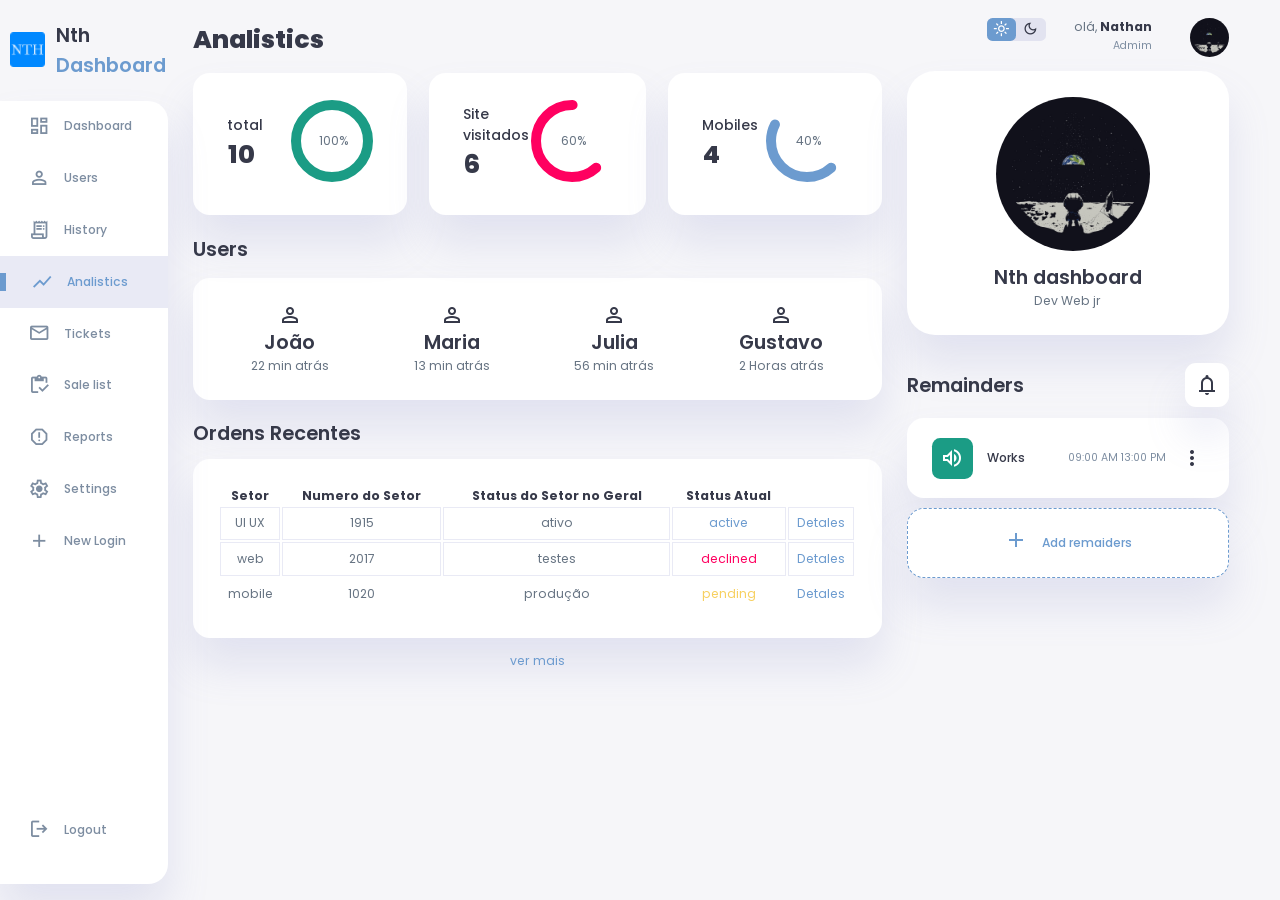
==== index.html @ ee16cb0e "inicio do dashboard" ====
<!DOCTYPE html>
<html lang="pt-br">
<head>
    <meta charset="UTF-8">
    <meta name="viewport" content="width=device-width, initial-scale=1.0">
    <link href="https://fonts.googleapis.com/css2?family=Material+Symbols+Outlined" rel="stylesheet" />
    <link href="https://fonts.googleapis.com/icon?family=Material+Icons"
      rel="stylesheet">
    <link rel="stylesheet" href="./styleGeral.css">
    <link rel="shortcut icon" href="./favicon-16x16.png" type="image/x-icon">
    <title>Dashboard</title>
</head>
<body>
    <div class="conteiner">

            <!-- Sidbar Esquerdo-->
        <aside >
            <div class="toggle">
                <div class="logo">
                    <img src="./favicon-32x32.png" alt="logo do Dashboard">
                </div>
                <h2>Nth <span class="primary">Dashboard</span></h2>
                <div class="close" id="close-btn">
                    <span class="material-symbols-outlined">
                        close
                    </span>
                </div>
            </div>

            <div class="sidebar">
                <a href="#">
                    <span class="material-symbols-outlined">
                        dashboard
                    </span>
                    <h3>Dashboard</h3>
                </a>
                <a href="#">
                    <span class="material-symbols-outlined">
                        person
                    </span>
                    <h3>Users</h3>
                </a>
                <a href="#">
                    <span class="material-symbols-outlined">
                        receipt_long
                    </span>
                    <h3>History</h3>
                </a>
                <a href="#" class="ativo">
                    <span class="material-symbols-outlined">
                        show_chart
                    </span>
                    <h3>Analistics</h3>
                </a>
                <a href="#">
                    <span class="material-symbols-outlined">
                        mail
                    </span>
                    <h3>Tickets</h3>
                </a>
                <a href="#">
                    <span class="material-symbols-outlined">
                        inventory
                    </span>
                    <h3>Sale list</h3>
                </a>
                <a href="#">
                    <span class="material-symbols-outlined">
                        report
                    </span>
                    <h3>Reports</h3>
                </a>
                <a href="#">
                    <span class="material-symbols-outlined">
                        settings
                    </span>
                    <h3>Settings</h3>
                </a>
                <a href="#">
                    <span class="material-symbols-outlined">
                        add
                    </span>
                    <h3>New Login</h3>
                </a>
                <a href="#">
                    <span class="material-symbols-outlined">
                        logout
                    </span>
                    <h3>Logout</h3>
                </a>
            </div>
        </aside>

            <!--main-->
        <main>
                <!--Analistics-->
            <h1>Analistics</h1>
            <div class="analyse">
                <div class="sales">
                    <div class="status">
                        <div class="info">
                            <h3>total</h3>
                            <h1>10</h1>
                        </div>
                        <div class="progress">
                            <svg>
                                <circle class="total" cx="38" cy="38" r="36"></circle>
                            </svg>
                            <div class="percentage">
                                <p>100%</p>
                            </div>
                        </div>

                    </div>
                </div>

                <div class="visits">
                    <div class="status">
                        <div class="info">
                            <h3>Site visitados</h3>
                            <h1>6</h1>
                        </div>
                        <div class="progress">
                            <svg>
                                <circle class="site" cx="38" cy="38" r="36"></circle>
                            </svg>
                            <div class="percentage">
                                <p>60%</p>
                            </div>
                        </div>
    
                    </div>
                </div>

                <div class="searches">
                    <div class="status">
                        <div class="info">
                            <h3>Mobiles</h3>
                            <h1>4</h1>
                        </div>
                        <div class="progress">
                            <svg>
                                <circle cx="38" cy="38" r="36"></circle>
                            </svg>
                            <div class="percentage">
                                <p>40%</p>
                            </div>
                        </div>
    
                    </div>
                </div>
            </div>
            <!--fim Analistics-->

            <!-- New Users-->

            <div class="new-users">
                <h2>Users</h2>
                <div class="list-users">
                    <div class="user">
                        <span class="material-symbols-outlined">
                            person
                        </span>
                        <h2>João</h2>
                        <p>22 min atrás</p>
                    </div>

                    <div class="user">
                        <span class="material-symbols-outlined">
                            person
                        </span>
                        <h2>Maria</h2>
                        <p>13 min atrás</p>
                    </div>

                    <div class="user">
                        <span class="material-symbols-outlined">
                            person
                        </span>
                        <h2>Julia</h2>
                        <p>56 min atrás</p>
                    </div>

                    <div class="user">
                        <span class="material-symbols-outlined">
                            person
                        </span>
                        <h2>Gustavo</h2>
                        <p>2 Horas atrás</p>
                    </div>
                </div>
            </div>
            <!-- fim New Users-->

            <!-- Ordens recentes-->

            <div class="recents-orders">
                <h2>Ordens Recentes</h2>
                <table>
                    <thead>
                        <tr>
                            <th>Setor</th>
                            <th>Numero do Setor</th>
                            <th>Status do Setor no Geral</th>
                            <th>Status Atual</th>
                            <th></th>
                        </tr>
                    </thead>
                    <tbody>

                    </tbody>
                </table>
                <a href="#">ver mais</a>
            </div>
            <!--fim ordens reccentes-->
        </main>
        <!--fim do Main-->

        <!-- Sidebar direito-->

        <div class="right-section">
            <div class="nav">
                <button id="menu-btn">
                    <span class="material-symbols-outlined">
                        menu
                    </span>
                </button>
                <div class="dark-mode">
                    <span class="material-symbols-outlined active">
                        light_mode
                    </span>

                    <span class="material-symbols-outlined">
                        dark_mode
                    </span>
                </div>
                <div class="profile">
                    <div class="info">
                        <p>olá, <b>Nathan</b></p>
                        <small class="text-muted">Admim</small>
                    </div>
                    <div class="profile-photo">
                        <img src="./mini-astronaut.jpg" alt="foto de perfil">
                    </div>
                </div>
            </div>
           

            <div class="user-profile">
                <div class="logo">
                    <img src="./mini-astronaut.jpg" alt="logo">
                    <h2>Nth dashboard</h2>
                    <p>Dev Web jr</p>
                </div>
            </div>
            <div class="remaiders">
                <div class="header">
                    <h2>Remainders</h2>
                    <span class="material-symbols-outlined">
                        notifications
                    </span>
                </div>

                <div class="notications">
                    <div class="icon">
                        <span class="material-symbols-outlined">
                            volume_up
                        </span>
                    </div>

                    <div class="content">
                        <h3>Works</h3>
                        <small class="text-muted">09:00 AM 13:00 PM</small>
                    </div>
                    <span class="material-symbols-outlined">
                        more_vert
                    </span>
                </div>

                <div class="notications add-reminder">
                    <div class="add">
                        <span class="material-symbols-outlined">
                            add
                        </span>
                    </div>
                    <h3>Add remaiders</h3>
                </div>
            </div>


        </div>
        <!-- fim Sidebar direito-->



    </div>

    <script src="./users.js"></script>
    <script src="./index.js"></script>
</body>
</html>
---- styleGeral.css ----
@import url('https://fonts.googleapis.com/css2?family=Poppins:wght@300;400;500;600;700;800&display=swap');

:root {
    --color-primary: #6C9BCF;
    --color-danger: #FF0060;
    --color-success: #1B9C85;
    --color-warning: #F7D060;
    --color-white: #fff;
    --color-info-dark: #7d8da1;
    --color-dark: #363949;
    --color-light: rgba(132, 139, 200, 0.18);
    --color-dark-variant: #677483;
    --color-background: #f6f6f9;

    --card-border-radius: 2rem;
    --border-radius-1: 0.4rem;
    --border-radius-2: 1.2rem;

    --card-padding: 1.8rem;
    --padding-1: 1.2rem;

    --box-shadow: 0 2rem 3rem var(--color-light);
}

.dark-mode-variables{
    --color-background: #181a1e;
    --color-white: #202528;
    --color-dark: #edeffd;
    --color-dark-variant: #a3bdcc;
    --color-light: rgba(0, 0, 0, 0.4);
    --box-shadow: 0 2rem 3rem var(--color-light);
}

* {
    margin: 0;
    box-sizing: border-box;
    text-decoration: none;
    padding: 0;

}

html {
    font-size: 14px;
}

body {
    width: 100vw;
    height: 100vh;
    font-family: 'Poppins', sans-serif;
    font-size: 0.88rem;
    user-select: none;
    overflow-x: hidden;
    color: var(--color-dark);
    background-color: var(--color-background);
}

a{ 
    color: var(--color-dark);
}

img {
    width: 100%;
    display: block;
    object-fit: cover;
    margin-left: 10px;
}

h1 {
    font-weight: 800;
    font-size: 1.8rem;
}
h2 {
    font-weight: 600;
    font-size: 1.4rem;
}
h3 {
    font-weight: 500;
    font-size: 0.87rem;
}

small {
    font-size: 0.76rem;
}

p {
    color: var(--color-dark-variant);
}
b{
    color: var(--color-dark);
}

.text-muted{
    color: var(--color-info-dark);
}

.primary {
    color: var(--color-primary);
}

.danger {
    color: var(--color-danger);
}

.success {
    color: var(--color-success);
}

.warning {
    color: var(--color-warning);
}

.conteiner {
    display: grid;
    width: 96%;
    gap: 1.8rem;
    grid-template-columns: 12rem auto 23rem;
}

aside {
    height: 100vh;
}

aside .toggle {
    display: flex;
    align-items: center;
    justify-content: space-between;
    margin-top: 1.4rem;
    gap: 0.8rem;
}

aside .toggle .logo {
    display: flex;
    gap: 0.5rem;
}

aside .toggle .logo img {
    width: 2.5rem;
    height: 2.5rem;
}


aside .toggle .close {
    padding-right: 1rem;
    display: none;
}

aside .sidebar {
    display: flex;
    flex-direction: column;
    background-color: var(--color-white);
    box-shadow: var(--box-shadow);
    border-radius: 0 20px 20px 0;
    height: 87vh;
    position: relative;
    top: 1.5rem;
    transition: all 0.3s ease;
}

aside .sidebar:hover {
    box-shadow: none;
}

aside .sidebar a {
    display: flex;
    align-items: center;
    color: var(--color-info-dark);
    height: 3.7rem;
    gap: 1rem;
    position: relative;
    margin-left: 2rem;
    transition: all 0.3s ease;
}

aside .sidebar a span {
    font-size: 1.6rem;
    transition: all 0.3s ease;
}

aside .sidebar a:last-child{
    position: absolute;
    bottom: 2rem;
    width: 100%;
}

aside .sidebar a.ativo {
    width: 100%;
    color: var(--color-primary);
    background-color: var(--color-light);
    margin-left: 0;
}

aside .sidebar a.ativo::before {
    content: '';
    width: 6px;
    height: 18px;
    background-color: var(--color-primary);
}

aside .sidebar a.ativo span {
    color: var(--color-primary);
    margin-left: calc(1rem - 3px);
}

aside .sidebar a:hover {
    color: var(--color-primary);
}

aside .sidebar a:hover span {
    margin-left: 0.6rem;
}

/* Main */

main {
    margin-top: 1.5rem;
}

main .analyse {
    display: grid;
    grid-template-columns: repeat(3, 1fr);
    gap: 1.6rem;
}

main .analyse > div {
    background-color: var(--color-white);
    padding: var(--card-padding);
    border-radius: var(--border-radius-2);
    margin-top: 1rem;
    box-shadow: var(--box-shadow);
    cursor: pointer;
    transition: all 0.3s ease;
}

main .analyse > div:hover {
    box-shadow: none;
}

main .analyse > div .status {
    display: flex;
    align-items: center;
    justify-content: space-between;
}

main .analyse h3 {
    margin-left: 0.6rem;
    font-size: 1rem;
}

main .analyse .progress {
    position: relative;
    width: 92px;
    height: 92px;
    border-radius: 50%;
}

main .analyse svg {
    width: 7rem;
    height: 7rem;

}

main .analyse svg circle {
    fill: none;
    stroke-width: 10;
    stroke-linecap: round;
    transform: translate(5px, 5px);
}
main .info h1{
    margin-left: 10px;
}

main .analyse .progress .percentage {
    position: absolute;
    top: -3px;
    left: -1px;
    display: flex;
    align-items: center;
    justify-content: center;
    height: 100%;
    width: 100%;
}


main .analyse .sales svg circle{
    stroke-dashoffset: -30;
    stroke: var(--color-success);
}

main .analyse .visits svg circle {
    stroke: var(--color-danger);
    stroke-dashoffset: -30;
    stroke-dasharray: 140;
}

main .analyse .searches svg circle {
    stroke: var(--color-primary);
    stroke-dashoffset: -30;
    stroke-dasharray: 100;
}

/* new users */

main .new-users{
    margin-top: 1.3rem;
}


main .new-users .list-users {
    background-color: var(--color-white);
    padding: var(--card-padding);
    border-radius: var(--border-radius-2);
    margin-top: 1rem;
    box-shadow: var(--box-shadow);
    display: flex;
    justify-content: space-around;
    flex-wrap: wrap;
    gap: 1.4rem;
    cursor: pointer;
    transition: all 0.3s ease;
}

main .new-users .list-users:hover {
    box-shadow: none;
}

main .new-users .list-users .user {
    display: flex;
    flex-direction: column;
    justify-content: center;
    align-items: center;
}

/* orden recentes */

main .recents-orders {
    margin-top: 1.3rem;
}

main .recents-orders h2{
    margin-bottom: 0.8rem;
}

main .recents-orders table {
    background-color: var(--color-white);
    width: 100%;
    padding: var(--card-padding);
    text-align: center;
    box-shadow: var(--box-shadow);
    border-radius: var(--border-radius-2);
    transition: all 0.3s ease;
}

main .recents-orders table:hover {
    box-shadow: none;
}

main table tbody td {
    height: 2.4rem;
    border: 1px solid var(--color-light);
    color: var(--color-dark-variant);
}

main table tbody tr:last-child td {
    border: none;
}

main .recents-orders a {
    text-align: center;
    display: block;
    color: var(--color-primary);
    margin: 1rem auto;
}

/* right-section */

.right-section {
    margin-top: 1.3rem;
}

.right-section .nav {
    display: flex;
    justify-content: end;
    gap: 2rem;
}

.right-section .nav button {
    display: none;
}

.right-section .nav .dark-mode {
    display: flex;
    justify-content: space-between;
    align-items: center;
    background-color: var(--color-light);
    height: 1.6rem;
    width: 4.2rem;
    cursor: pointer;
    border-radius: var(--border-radius-1);
}

.right-section .nav .dark-mode span {
    font-size: 1.2rem;
    width: 50%;
    height: 100%;
    display: flex;
    align-items: center;
    justify-content: center;
}

.right-section .nav .dark-mode span.active {
    background-color: var(--color-primary);
    color: var(--color-white);
    border-radius: var(--border-radius-1);
}

.right-section .profile {
    display: flex;
    gap: 2rem;
    text-align: right;
}

.right-section .profile .profile-photo img{
    width: 2.8rem;
    height: 2.8rem;
    overflow: hidden;
    border-radius: 50%;
}

.right-section .user-profile {
    display: flex;
    justify-content: center;
    margin-top: 1rem;
    text-align: center;
    background-color: var(--color-white);
    padding: var(--card-padding);
    border-radius: var(--card-border-radius);
    box-shadow: var(--box-shadow);
    cursor: pointer;
    transition: all 0.3s ease;
}

.right-section .user-profile:hover {
    box-shadow: none;
}

.right-section .user-profile img {
    width: 11rem;
    height: 11rem;
    border-radius: 50%;
    margin-bottom: 0.8rem;
}

.right-section .remaiders {
    margin-top: 2rem;
}

.right-section .remaiders .header {
    display: flex;
    justify-content: space-between;
    align-items: center;
    margin-bottom: 0.8rem;
}

.right-section .remaiders .header span {
    padding: 10px;
    box-shadow: var(--box-shadow);
    background-color: var(--color-white);
    border-radius: 25%;
}


.right-section .remaiders .notications {
    background-color: var(--color-white);
    display: flex;
    gap: 1rem;
    align-items: center;
    margin-bottom: 0.7rem;
    padding: 1.4rem var(--card-padding);
    border-radius: var(--border-radius-2);
    box-shadow: var(--box-shadow);
    transition: all 0.3s ease;
}

.right-section .remaiders .notications:hover {
    box-shadow: none;
}


.right-section .remaiders .notications .content {
    display: flex;
    justify-content: space-between;
    align-items: center;
    margin: 0;
    width: 100%;
}

.right-section .remaiders .notications .icon {
    padding: 0.6rem;
    color: var(--color-white);
    background-color: var(--color-success);
    border-radius: 20%;
    display: flex;
}

.right-section .remaiders .add-reminder {
    border:  1px dashed var(--color-primary);
    color: var(--color-primary);
    display: flex;
    align-items: center;
    justify-content: center;
    cursor: pointer;
}

.right-section .remaiders .add-reminder:hover {
    background-color: var(--color-primary);
    color: var(--color-white);
}

/* Resposivo */

@media screen and (max-width: 1200px) {
    .conteiner {
        width: 95%;
        grid-template-columns: 7rem auto 27rem;
    }

    aside .toggle h2 {
        display: none;
    }
    aside .sidebar {
        height: auto;
    }

    aside .sidebar h3 {
        display: none;
    }

    aside .sidebar a {
        width: 5.6rem;
    }

    aside .sidebar a:last-child {
        position: relative;
        margin-top: 1.8rem;
    }

    main .analyse {
        grid-template-columns: 1fr;
        gap: 0;
    }

    main .new-users .list-users .user {
        flex-basis: 40%;
    }

    main .recents-orders {
        width: 90%;
        position: absolute;
        left: 50%;
        transform: translateX(-50%);
        margin: 2rem 0 0 0.8rem;

    }

    main .recents-orders table {
        width: 83vw;
    }

    main table thead tr th:last-child,
    main table thead tr th:first-child {
        display: none;
    }

    main table tbody tr td:last-child,
    main table tbody tr td:first-child {
        display: none;
    }

}

@media screen and (max-width:768px) {
    .conteiner {
        width: 100%;
        grid-template-columns: 1fr;
        padding: 0 var(--padding-1);
    }

    aside {
        position: fixed;
        background-color: var(--color-white);
        width: 15rem;
        box-shadow: 1rem 3rem 4rem var(--box-shadow);
        z-index: 3;
        height: 100vh;
        left: -50%;
        display: none;
        animation: showMenu 0.4s ease forwards;

    }

    @keyframes showMenu {
        to {
            left: 0;
        }
    }

    aside .logo {
        margin-left: 1rem;
    }
    aside .sidebar {
        height: 84vh;
    }

    aside .toggle h2 {
        display: block;
    }

    aside .sidebar h3 {
        display: block;
    }

    aside .sidebar a {
        width: 100%;
        height: 3.4rem;
    }

    aside .sidebar a:last-child {
        position: absolute;
    }

    aside .toggle .close {
        display: inline-block;
        cursor: pointer;
    }

    main {
        margin-top: 8rem;
        padding: 0 1rem;
    }

    main .new-users .list-users .user {
        flex-basis: 35%;
    }

    main .recents-orders {
        position: relative;
        width: 100%;
        margin: 3rem 0 0 0;
    }

    main .recents-orders table {
        width: 100%;
    }

    .right-section {
        width: 94%;
        margin: 0 auto 4rem;
    }

    .right-section .nav {
        position: fixed;
        top: 0;
        left: 0;
        align-items: center;
        background-color: var(--color-white);
        padding: 0 var(--padding-1);
        height: 4.6rem;
        width: 100%;
        z-index: 2;
        box-shadow: 0 1rem 1rem var(--color-light);
        margin: 0;
    }

    .right-section .nav .dark-mode {
        width: 4.4rem;
        position: absolute;
        left: 60%;
    }

    .right-section .profile .info {
        display: none;
    }

    .right-section .nav button {
        display: inline-block;
        background-color: transparent;
        border: none;
        color: var(--color-dark);
        cursor: pointer;
        position: absolute;
        left: 1rem;
    }

    .right-section .nav button span {
        font-size: 2rem;
    }

}
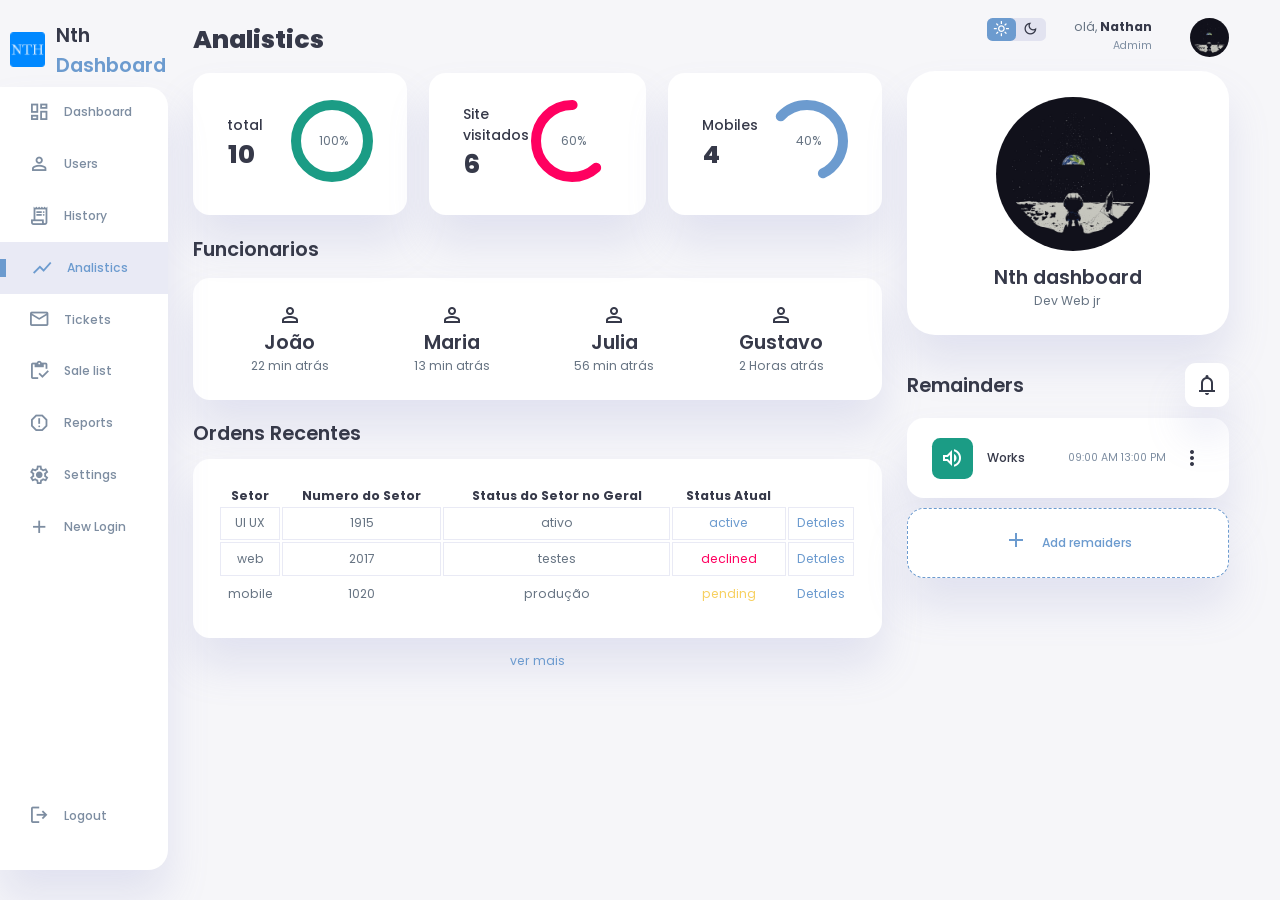
==== commit 05994a2a: "organizado" ====
--- a/index.html
+++ b/index.html
@@ -4,20 +4,24 @@
     <meta charset="UTF-8">
     <meta name="viewport" content="width=device-width, initial-scale=1.0">
     <link href="https://fonts.googleapis.com/css2?family=Material+Symbols+Outlined" rel="stylesheet" />
-    <link href="https://fonts.googleapis.com/icon?family=Material+Icons"
-      rel="stylesheet">
-    <link rel="stylesheet" href="./styleGeral.css">
-    <link rel="shortcut icon" href="./favicon-16x16.png" type="image/x-icon">
+    <link href="https://fonts.googleapis.com/icon?family=Material+Icons" rel="stylesheet">
+    
+    <link rel="shortcut icon" href="./imgs/favicon-16x16.png" type="image/x-icon">
+
+    <link rel="stylesheet" href="./style/styleGeral.css">
+    <link rel="stylesheet" href="./style/main.css">
+    <link rel="stylesheet" href="./style/secaoD.css">
+    <link rel="stylesheet" href="./style/sidebarE.css">
+
     <title>Dashboard</title>
 </head>
 <body>
     <div class="conteiner">
-
             <!-- Sidbar Esquerdo-->
         <aside >
             <div class="toggle">
                 <div class="logo">
-                    <img src="./favicon-32x32.png" alt="logo do Dashboard">
+                    <img src="./imgs/favicon-32x32.png" alt="logo do Dashboard">
                 </div>
                 <h2>Nth <span class="primary">Dashboard</span></h2>
                 <div class="close" id="close-btn">
@@ -28,13 +32,13 @@
             </div>
 
             <div class="sidebar">
-                <a href="#">
+                <a href="#" role="link">
                     <span class="material-symbols-outlined">
                         dashboard
                     </span>
                     <h3>Dashboard</h3>
                 </a>
-                <a href="#">
+                <a href="#" id="usuarios">
                     <span class="material-symbols-outlined">
                         person
                     </span>
@@ -155,7 +159,7 @@
             <!-- New Users-->
 
             <div class="new-users">
-                <h2>Users</h2>
+                <h2>Funcionarios</h2>
                 <div class="list-users">
                     <div class="user">
                         <span class="material-symbols-outlined">
@@ -240,7 +244,7 @@
                         <small class="text-muted">Admim</small>
                     </div>
                     <div class="profile-photo">
-                        <img src="./mini-astronaut.jpg" alt="foto de perfil">
+                        <img src="./imgs/mini-astronaut.jpg" alt="foto de perfil">
                     </div>
                 </div>
             </div>
@@ -248,7 +252,7 @@
 
             <div class="user-profile">
                 <div class="logo">
-                    <img src="./mini-astronaut.jpg" alt="logo">
+                    <img src="./imgs/mini-astronaut.jpg" alt="logo">
                     <h2>Nth dashboard</h2>
                     <p>Dev Web jr</p>
                 </div>
@@ -295,7 +299,7 @@
 
     </div>
 
-    <script src="./users.js"></script>
-    <script src="./index.js"></script>
+    <script src="./js/users.js"></script>
+    <script src="./js/index.js"></script>
 </body>
 </html>
--- a/style/styleGeral.css
+++ b/style/styleGeral.css
@@ -0,0 +1,300 @@
+@import url('https://fonts.googleapis.com/css2?family=Poppins:wght@300;400;500;600;700;800&display=swap');
+
+:root {
+    --color-primary: #6C9BCF;
+    --color-danger: #FF0060;
+    --color-success: #1B9C85;
+    --color-warning: #F7D060;
+    --color-white: #fff;
+    --color-info-dark: #7d8da1;
+    --color-dark: #363949;
+    --color-light: rgba(132, 139, 200, 0.18);
+    --color-dark-variant: #677483;
+    --color-background: #f6f6f9;
+
+    --card-border-radius: 2rem;
+    --border-radius-1: 0.4rem;
+    --border-radius-2: 1.2rem;
+
+    --card-padding: 1.8rem;
+    --padding-1: 1.2rem;
+
+    --box-shadow: 0 2rem 3rem var(--color-light);
+}
+
+.dark-mode-variables{
+    --color-background: #181a1e;
+    --color-white: #202528;
+    --color-dark: #edeffd;
+    --color-dark-variant: #a3bdcc;
+    --color-light: rgba(0, 0, 0, 0.4);
+    --box-shadow: 0 2rem 3rem var(--color-light);
+}
+
+* {
+    margin: 0;
+    box-sizing: border-box;
+    text-decoration: none;
+    padding: 0;
+
+}
+
+html {
+    font-size: 14px;
+}
+
+body {
+    width: 100vw;
+    height: 100vh;
+    font-family: 'Poppins', sans-serif;
+    font-size: 0.88rem;
+    user-select: none;
+    overflow-x: hidden;
+    color: var(--color-dark);
+    background-color: var(--color-background);
+}
+
+a{ 
+    color: var(--color-dark);
+}
+
+img {
+    width: 100%;
+    display: block;
+    object-fit: cover;
+    margin-left: 10px;
+}
+
+h1 {
+    font-weight: 800;
+    font-size: 1.8rem;
+}
+h2 {
+    font-weight: 600;
+    font-size: 1.4rem;
+}
+h3 {
+    font-weight: 500;
+    font-size: 0.87rem;
+}
+
+small {
+    font-size: 0.76rem;
+}
+
+p {
+    color: var(--color-dark-variant);
+}
+b{
+    color: var(--color-dark);
+}
+
+.text-muted{
+    color: var(--color-info-dark);
+}
+
+.primary {
+    color: var(--color-primary);
+}
+
+.danger {
+    color: var(--color-danger);
+}
+
+.success {
+    color: var(--color-success);
+}
+
+.warning {
+    color: var(--color-warning);
+}
+
+.conteiner {
+    display: grid;
+    width: 96%;
+    gap: 1.8rem;
+    grid-template-columns: 12rem auto 23rem;
+}
+
+/* Resposivo */
+
+@media screen and (max-width: 1200px) {
+    .conteiner {
+        width: 95%;
+        grid-template-columns: 7rem auto 27rem;
+    }
+
+    aside .toggle h2 {
+        display: none;
+    }
+    aside .sidebar {
+        height: auto;
+    }
+
+    aside .sidebar h3 {
+        display: none;
+    }
+
+    aside .sidebar a {
+        width: 5.6rem;
+    }
+
+    aside .sidebar a:last-child {
+        position: relative;
+        margin-top: 1.8rem;
+    }
+
+    main .analyse {
+        grid-template-columns: 1fr;
+        gap: 0;
+    }
+
+    main .new-users .list-users .user {
+        flex-basis: 40%;
+    }
+
+    main .recents-orders {
+        width: 90%;
+        position: absolute;
+        left: 50%;
+        transform: translateX(-50%);
+        margin: 2rem 0 0 0.8rem;
+
+    }
+
+    main .recents-orders table {
+        width: 83vw;
+    }
+
+    main table thead tr th:last-child,
+    main table thead tr th:first-child {
+        display: none;
+    }
+
+    main table tbody tr td:last-child,
+    main table tbody tr td:first-child {
+        display: none;
+    }
+
+}
+
+@media screen and (max-width:768px) {
+    .conteiner {
+        width: 100%;
+        grid-template-columns: 1fr;
+        padding: 0 var(--padding-1);
+    }
+
+    aside {
+        position: fixed;
+        background-color: var(--color-white);
+        width: 15rem;
+        box-shadow: 1rem 3rem 4rem var(--box-shadow);
+        z-index: 3;
+        height: 100vh;
+        left: -50%;
+        display: none;
+        animation: showMenu 0.4s ease forwards;
+
+    }
+
+    @keyframes showMenu {
+        to {
+            left: 0;
+        }
+    }
+
+    aside .logo {
+        margin-left: 1rem;
+    }
+    aside .sidebar {
+        height: 84vh;
+    }
+
+    aside .toggle h2 {
+        display: block;
+    }
+
+    aside .sidebar h3 {
+        display: block;
+    }
+
+    aside .sidebar a {
+        width: 100%;
+        height: 3.4rem;
+    }
+
+    aside .sidebar a:last-child {
+        position: absolute;
+    }
+
+    aside .toggle .close {
+        display: inline-block;
+        cursor: pointer;
+    }
+
+    main {
+        margin-top: 8rem;
+        padding: 0 1rem;
+    }
+
+    main .new-users .list-users .user {
+        flex-basis: 35%;
+    }
+
+    main .recents-orders {
+        position: relative;
+        width: 100%;
+        margin: 3rem 0 0 0;
+    }
+
+    main .recents-orders table {
+        width: 100%;
+    }
+
+    .right-section {
+        width: 94%;
+        margin: 0 auto 4rem;
+    }
+
+    .right-section .nav {
+        position: fixed;
+        top: 0;
+        left: 0;
+        align-items: center;
+        background-color: var(--color-white);
+        padding: 0 var(--padding-1);
+        height: 4.6rem;
+        width: 100%;
+        z-index: 2;
+        box-shadow: 0 1rem 1rem var(--color-light);
+        margin: 0;
+    }
+
+    .right-section .nav .dark-mode {
+        width: 4.4rem;
+        position: absolute;
+        left: 60%;
+    }
+
+    .right-section .profile .info {
+        display: none;
+    }
+
+    .right-section .nav button {
+        display: inline-block;
+        background-color: transparent;
+        border: none;
+        color: var(--color-dark);
+        cursor: pointer;
+        position: absolute;
+        left: 1rem;
+    }
+
+    .right-section .nav button span {
+        font-size: 2rem;
+    }
+
+}
+
+
--- a/style/main.css
+++ b/style/main.css
@@ -0,0 +1,159 @@
+
+main {
+    margin-top: 1.5rem;
+}
+
+main .analyse {
+    display: grid;
+    grid-template-columns: repeat(3, 1fr);
+    gap: 1.6rem;
+}
+
+main .analyse > div {
+    background-color: var(--color-white);
+    padding: var(--card-padding);
+    border-radius: var(--border-radius-2);
+    margin-top: 1rem;
+    box-shadow: var(--box-shadow);
+    cursor: pointer;
+    transition: all 0.3s ease;
+}
+
+main .analyse > div:hover {
+    box-shadow: none;
+}
+
+main .analyse > div .status {
+    display: flex;
+    align-items: center;
+    justify-content: space-between;
+}
+
+main .analyse h3 {
+    margin-left: 0.6rem;
+    font-size: 1rem;
+}
+
+main .analyse .progress {
+    position: relative;
+    width: 92px;
+    height: 92px;
+    border-radius: 50%;
+}
+
+main .analyse svg {
+    width: 7rem;
+    height: 7rem;
+
+}
+
+main .analyse svg circle {
+    fill: none;
+    stroke-width: 10;
+    stroke-linecap: round;
+    transform: translate(5px, 5px);
+}
+main .info h1{
+    margin-left: 10px;
+}
+
+main .analyse .progress .percentage {
+    position: absolute;
+    top: -3px;
+    left: -1px;
+    display: flex;
+    align-items: center;
+    justify-content: center;
+    height: 100%;
+    width: 100%;
+}
+
+
+main .analyse .sales svg circle{
+    stroke: var(--color-success);
+}
+
+main .analyse .visits svg circle {
+    stroke: var(--color-danger);
+    stroke-dashoffset: -30;
+    stroke-dasharray: 140;
+}
+
+main .analyse .searches svg circle {
+    stroke: var(--color-primary);
+    stroke-dashoffset: 60;
+    stroke-dasharray: 100;
+}
+
+/* new users */
+
+main .new-users{
+    margin-top: 1.3rem;
+}
+
+
+main .new-users .list-users {
+    background-color: var(--color-white);
+    padding: var(--card-padding);
+    border-radius: var(--border-radius-2);
+    margin-top: 1rem;
+    box-shadow: var(--box-shadow);
+    display: flex;
+    justify-content: space-around;
+    flex-wrap: wrap;
+    gap: 1.4rem;
+    cursor: pointer;
+    transition: all 0.3s ease;
+}
+
+main .new-users .list-users:hover {
+    box-shadow: none;
+}
+
+main .new-users .list-users .user {
+    display: flex;
+    flex-direction: column;
+    justify-content: center;
+    align-items: center;
+}
+
+/* orden recentes */
+
+main .recents-orders {
+    margin-top: 1.3rem;
+}
+
+main .recents-orders h2{
+    margin-bottom: 0.8rem;
+}
+
+main .recents-orders table {
+    background-color: var(--color-white);
+    width: 100%;
+    padding: var(--card-padding);
+    text-align: center;
+    box-shadow: var(--box-shadow);
+    border-radius: var(--border-radius-2);
+    transition: all 0.3s ease;
+}
+
+main .recents-orders table:hover {
+    box-shadow: none;
+}
+
+main table tbody td {
+    height: 2.4rem;
+    border: 1px solid var(--color-light);
+    color: var(--color-dark-variant);
+}
+
+main table tbody tr:last-child td {
+    border: none;
+}
+
+main .recents-orders a {
+    text-align: center;
+    display: block;
+    color: var(--color-primary);
+    margin: 1rem auto;
+}
--- a/style/secaoD.css
+++ b/style/secaoD.css
@@ -0,0 +1,143 @@
+
+.right-section {
+    margin-top: 1.3rem;
+}
+
+.right-section .nav {
+    display: flex;
+    justify-content: end;
+    gap: 2rem;
+}
+
+.right-section .nav button {
+    display: none;
+}
+
+.right-section .nav .dark-mode {
+    display: flex;
+    justify-content: space-between;
+    align-items: center;
+    background-color: var(--color-light);
+    height: 1.6rem;
+    width: 4.2rem;
+    cursor: pointer;
+    border-radius: var(--border-radius-1);
+}
+
+.right-section .nav .dark-mode span {
+    font-size: 1.2rem;
+    width: 50%;
+    height: 100%;
+    display: flex;
+    align-items: center;
+    justify-content: center;
+}
+
+.right-section .nav .dark-mode span.active {
+    background-color: var(--color-primary);
+    color: var(--color-white);
+    border-radius: var(--border-radius-1);
+}
+
+.right-section .profile {
+    display: flex;
+    gap: 2rem;
+    text-align: right;
+}
+
+.right-section .profile .profile-photo img{
+    width: 2.8rem;
+    height: 2.8rem;
+    overflow: hidden;
+    border-radius: 50%;
+}
+
+.right-section .user-profile {
+    display: flex;
+    justify-content: center;
+    margin-top: 1rem;
+    text-align: center;
+    background-color: var(--color-white);
+    padding: var(--card-padding);
+    border-radius: var(--card-border-radius);
+    box-shadow: var(--box-shadow);
+    cursor: pointer;
+    transition: all 0.3s ease;
+}
+
+.right-section .user-profile:hover {
+    box-shadow: none;
+}
+
+.right-section .user-profile img {
+    width: 11rem;
+    height: 11rem;
+    border-radius: 50%;
+    margin-bottom: 0.8rem;
+}
+
+.right-section .remaiders {
+    margin-top: 2rem;
+}
+
+.right-section .remaiders .header {
+    display: flex;
+    justify-content: space-between;
+    align-items: center;
+    margin-bottom: 0.8rem;
+}
+
+.right-section .remaiders .header span {
+    padding: 10px;
+    box-shadow: var(--box-shadow);
+    background-color: var(--color-white);
+    border-radius: 25%;
+}
+
+
+.right-section .remaiders .notications {
+    background-color: var(--color-white);
+    display: flex;
+    gap: 1rem;
+    align-items: center;
+    margin-bottom: 0.7rem;
+    padding: 1.4rem var(--card-padding);
+    border-radius: var(--border-radius-2);
+    box-shadow: var(--box-shadow);
+    transition: all 0.3s ease;
+}
+
+.right-section .remaiders .notications:hover {
+    box-shadow: none;
+}
+
+
+.right-section .remaiders .notications .content {
+    display: flex;
+    justify-content: space-between;
+    align-items: center;
+    margin: 0;
+    width: 100%;
+}
+
+.right-section .remaiders .notications .icon {
+    padding: 0.6rem;
+    color: var(--color-white);
+    background-color: var(--color-success);
+    border-radius: 20%;
+    display: flex;
+}
+
+.right-section .remaiders .add-reminder {
+    border:  1px dashed var(--color-primary);
+    color: var(--color-primary);
+    display: flex;
+    align-items: center;
+    justify-content: center;
+    cursor: pointer;
+}
+
+.right-section .remaiders .add-reminder:hover {
+    background-color: var(--color-primary);
+    color: var(--color-white);
+}
--- a/style/sidebarE.css
+++ b/style/sidebarE.css
@@ -0,0 +1,93 @@
+
+aside {
+    height: 100vh;
+}
+
+aside .toggle {
+    display: flex;
+    align-items: center;
+    justify-content: space-between;
+    margin-top: 1.4rem;
+    gap: 0.8rem;
+}
+
+aside .toggle .logo {
+    display: flex;
+    gap: 0.5rem;
+}
+
+aside .toggle .logo img {
+    width: 2.5rem;
+    height: 2.5rem;
+}
+
+
+aside .toggle .close {
+    padding-right: 1rem;
+    display: none;
+}
+
+aside .sidebar {
+    display: flex;
+    flex-direction: column;
+    background-color: var(--color-white);
+    box-shadow: var(--box-shadow);
+    border-radius: 0 20px 20px 0;
+    height: 87vh;
+    position: relative;
+    top: 0.5rem;
+    transition: all 0.3s ease;
+}
+
+aside .sidebar:hover {
+    box-shadow: none;
+}
+
+aside .sidebar a {
+    display: flex;
+    align-items: center;
+    color: var(--color-info-dark);
+    height: 3.7rem;
+    gap: 1rem;
+    position: relative;
+    margin-left: 2rem;
+    transition: all 0.3s ease;
+}
+
+aside .sidebar a span {
+    font-size: 1.6rem;
+    transition: all 0.3s ease;
+}
+
+aside .sidebar a:last-child{
+    position: absolute;
+    bottom: 2rem;
+    width: 100%;
+}
+
+aside .sidebar a.ativo {
+    width: 100%;
+    color: var(--color-primary);
+    background-color: var(--color-light);
+    margin-left: 0;
+}
+
+aside .sidebar a.ativo::before {
+    content: '';
+    width: 6px;
+    height: 18px;
+    background-color: var(--color-primary);
+}
+
+aside .sidebar a.ativo span {
+    color: var(--color-primary);
+    margin-left: calc(1rem - 3px);
+}
+
+aside .sidebar a:hover {
+    color: var(--color-primary);
+}
+
+aside .sidebar a:hover span {
+    margin-left: 0.6rem;
+}
